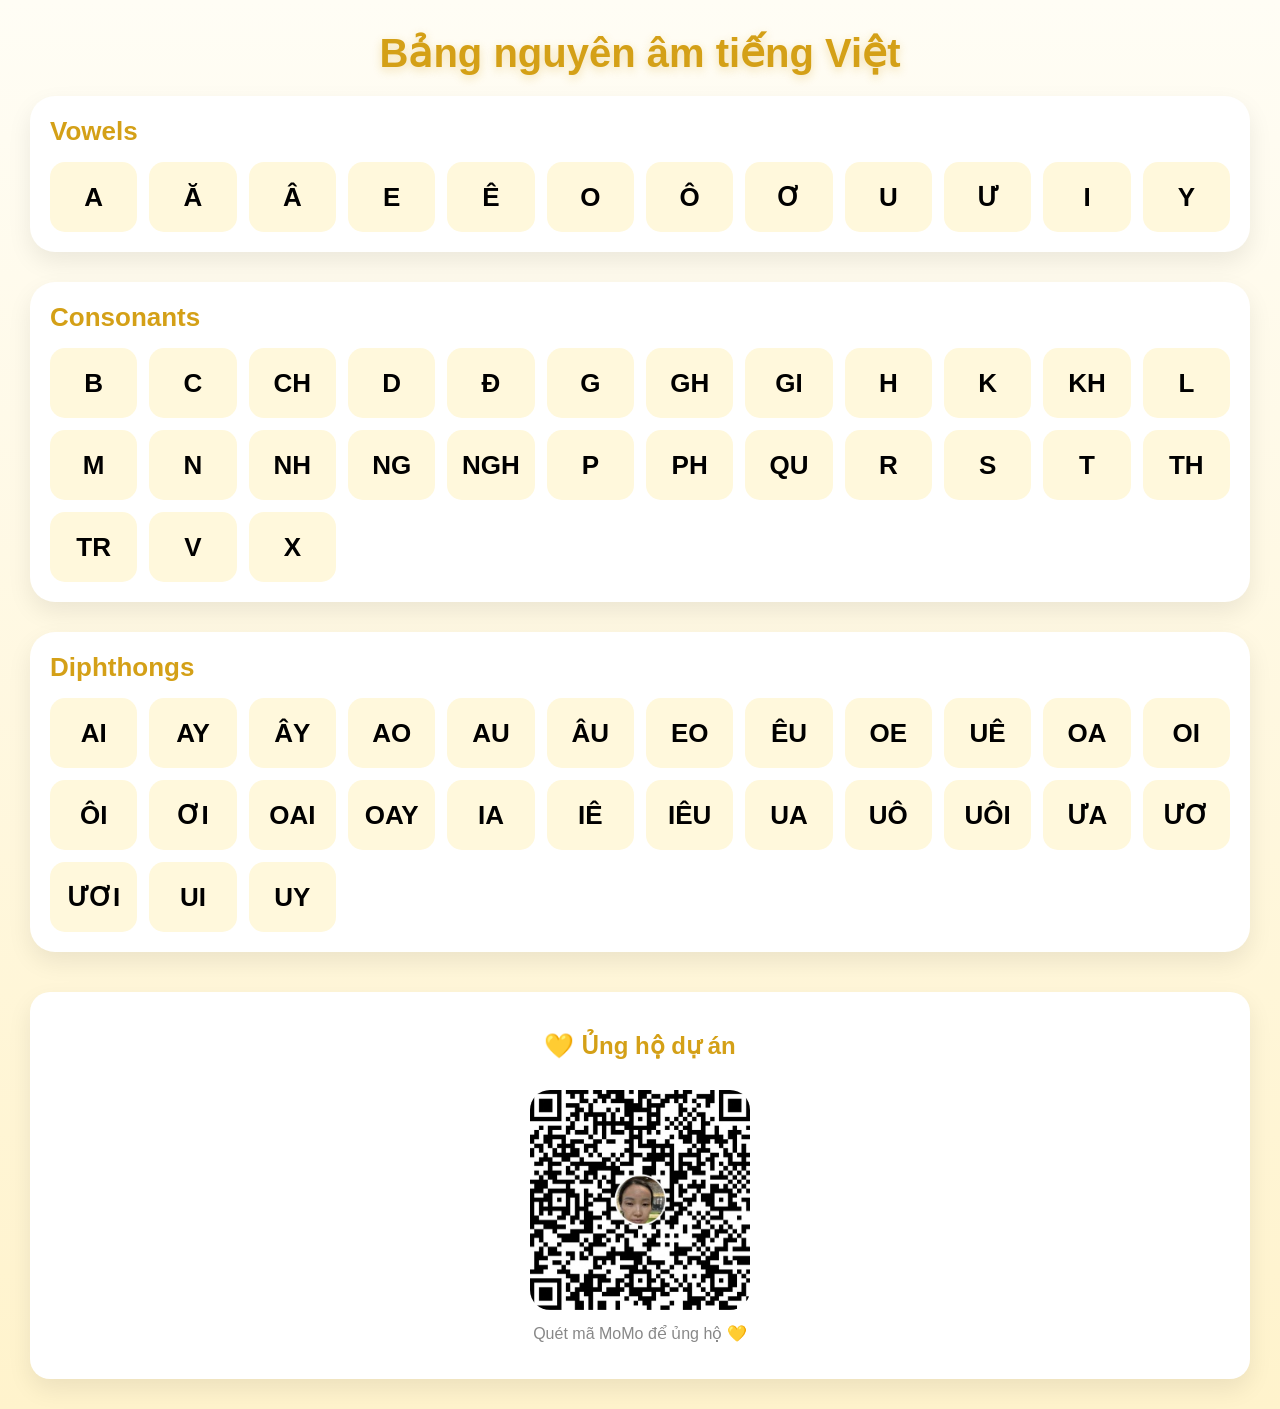
==== index.html @ 8139339c "Add donation section with styling and functionality" ====
<!DOCTYPE html>
<html lang="vi">
<head>
  <meta charset="UTF-8">
  <title>Bảng chữ cái âm thanh</title>
  <link rel="stylesheet" href="style.css">
  <script src="https://code.responsivevoice.org/responsivevoice.js?key=vi14SUn7"></script>
</head>
<body>
    <div class="main-title">Bảng nguyên âm tiếng Việt</div>
    <div class="container">
        <!-- VOWELS -->
        <div class="section">
            <div class="title">Vowels</div>
            <div class="grid" id="vowels"></div>
        </div>

        <!-- CONSONANTS -->
        <div class="section">
            <div class="title">Consonants</div>
            <div class="grid" id="consonants"></div>
        </div>

        <!-- DIPHTHONGS -->
        <div class="section">
            <div class="title">Diphthongs</div>
            <div class="grid" id="diphthongs"></div>
        </div>

    </div>
    <div style="
        text-align:center;
        margin-top:40px;
        padding:20px;
        background:white;
        border-radius:20px;
        box-shadow:0 10px 25px rgba(0,0,0,0.08);
    ">

        <h2 style="color:#d4a017;">💛 Ủng hộ dự án</h2>

        <img src="src/QRmomo.jpg" alt="QR MoMo" style="
            width:220px;
            border-radius:20px;
            margin-top:10px;
        ">

        <p style="color:#888; margin-top:10px;">
            Quét mã MoMo để ủng hộ 💛
        </p>

    </div>
    <script src="main.js"></script>
</body>
</html>
---- style.css ----
body {
    margin: 0;
    font-family: 'Segoe UI', sans-serif;
    background: linear-gradient(to bottom, #fffdf5, #fff3cc);
    padding: 30px;
}

/* Layout */
.container {
    display: flex;
    flex-direction: column;
    gap: 30px;
}

/* Box */
.section {
    background: white;
    border-radius: 25px;
    padding: 20px;
    box-shadow: 0 10px 25px rgba(0,0,0,0.08);
}

/* Title */
.title {
    font-size: 26px;
    font-weight: bold;
    color: #d4a017;
    margin-bottom: 15px;
}

/* Grid */
.grid {
    display: grid;
    grid-template-columns: repeat(auto-fill, minmax(80px, 1fr));
    gap: 12px;
}

/* Card */
.card {
    background: #fff8dc;
    border-radius: 15px;
    height: 70px;
    display: flex;
    justify-content: center;
    align-items: center;
    font-size: 26px;
    cursor: pointer;
    transition: 0.2s;
    font-weight: bold;
}

.card:hover {
    background: #ffe58a;
    transform: scale(1.08);
}

.card:active {
    transform: scale(0.95);
    background: #ffd54f;
}
.main-title {
    text-align: center;
    font-size: 40px;
    font-weight: bold;
    color: #d4a017;
    margin-bottom: 20px;
}
.main-title {
    text-shadow: 0 3px 10px rgba(212,160,23,0.3);
}
/* Donate section giống card */
.donate {
    margin: 20px auto;
    padding: 20px;
    max-width: 800px;
    background: white;
    border: 2px solid #ffd966;
    border-radius: 15px;
    box-shadow: 0 4px 10px rgba(0,0,0,0.1);
}

.donate h2 {
    color: #e6b800;
}

.amounts {
    display: flex;
    justify-content: center;
    gap: 10px;
    margin: 15px 0;
    flex-wrap: wrap;
}

.amount {
    padding: 10px 20px;
    border: 2px solid #ffd966;
    border-radius: 15px;
    cursor: pointer;
    background: white;
    transition: 0.2s;
    font-size: 18px;
}

.amount:hover {
    transform: scale(1.05);
    background: #fff8dc;
}

.amount.active {
    background: #ffd966;
}

.custom-box {
    margin-top: 10px;
    padding: 15px;
    border: 2px dashed #ffd966;
    border-radius: 15px;
    font-size: 16px;
}

input {
    padding: 10px;
    width: 200px;
    border-radius: 10px;
    border: 1px solid #ccc;
    text-align: center;
    margin-top: 10px;
}

.donate button {
    background: #ffd966;
    border: none;
    padding: 12px 30px;
    border-radius: 15px;
    cursor: pointer;
    font-size: 18px;
    margin-top: 15px;
}

.donate button:hover {
    background: #ffcc00;
}

.qr {
    margin-top: 15px;
    display: none;
}

.qr img {
    width: 200px;
    border-radius: 10px;
}
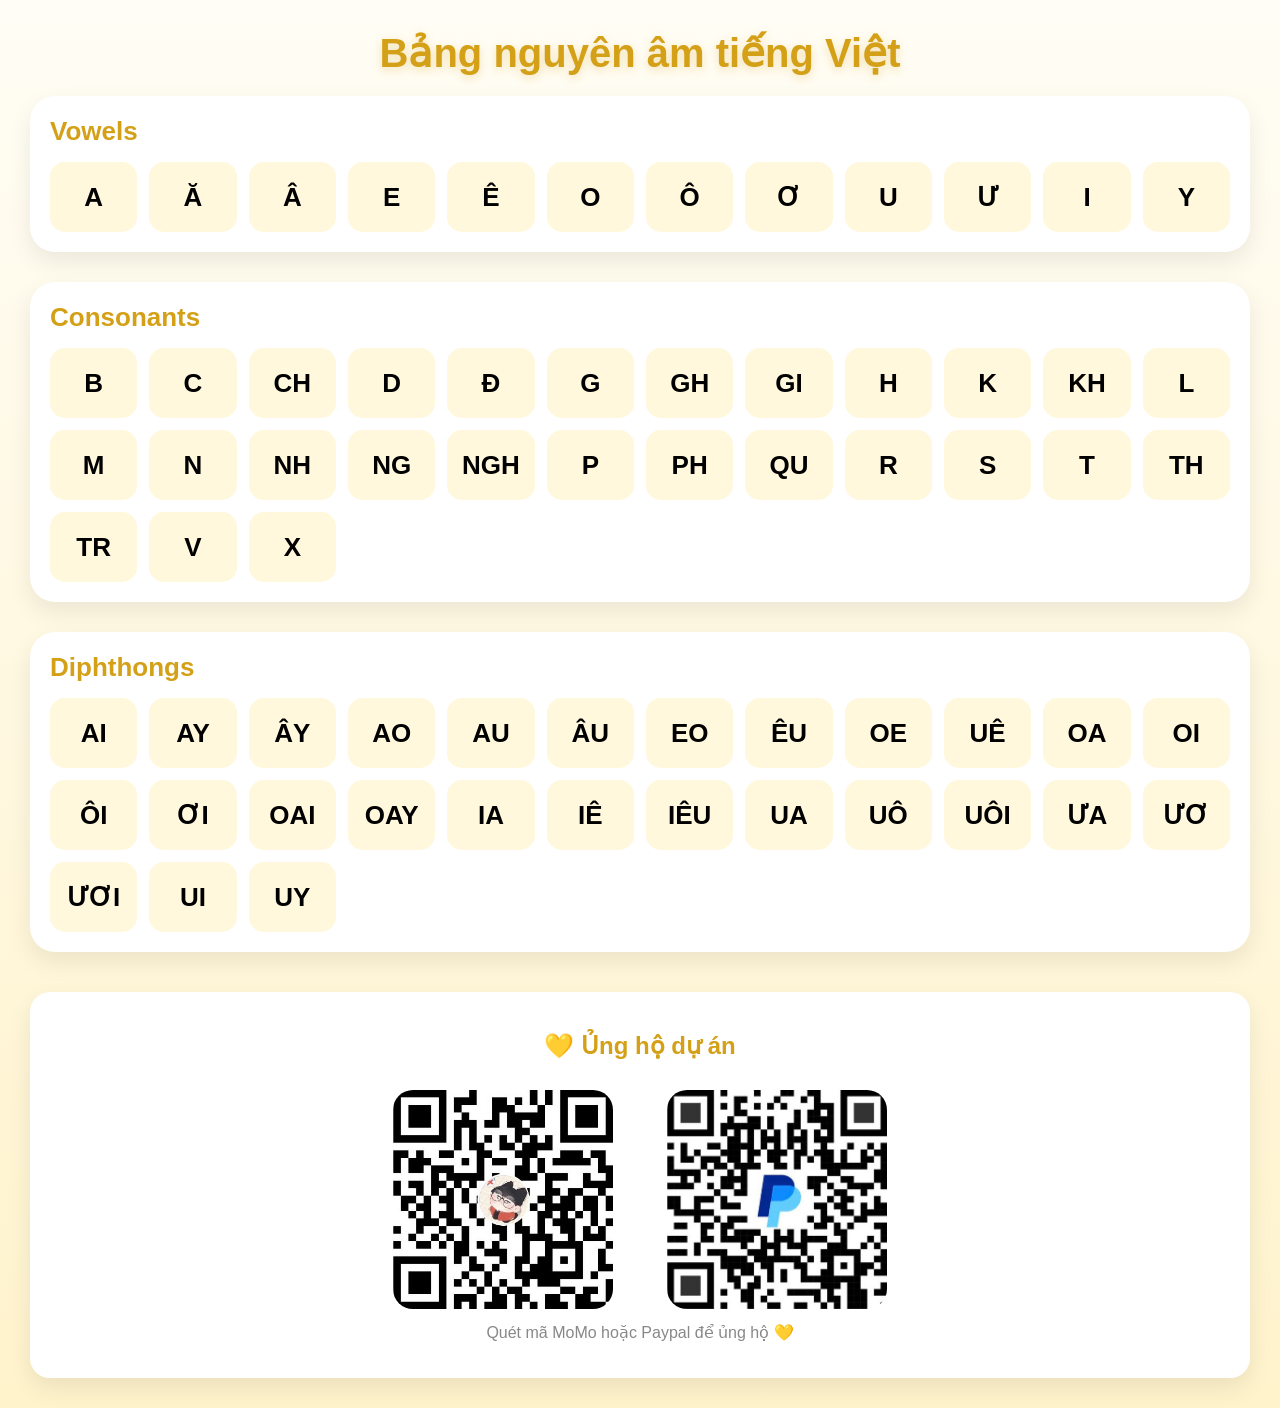
==== commit d1a8242d: "hello" ====
--- a/index.html
+++ b/index.html
@@ -44,9 +44,15 @@
             border-radius:20px;
             margin-top:10px;
         ">
+        <img src="src/QRpaypal.jpg" alt="QR Paypal" style="
+            width:220px;
+            border-radius:20px;
+            margin-top:10px;
+            margin-left: 50px;
+        ">
 
         <p style="color:#888; margin-top:10px;">
-            Quét mã MoMo để ủng hộ 💛
+            Quét mã MoMo hoặc Paypal để ủng hộ 💛
         </p>
 
     </div>
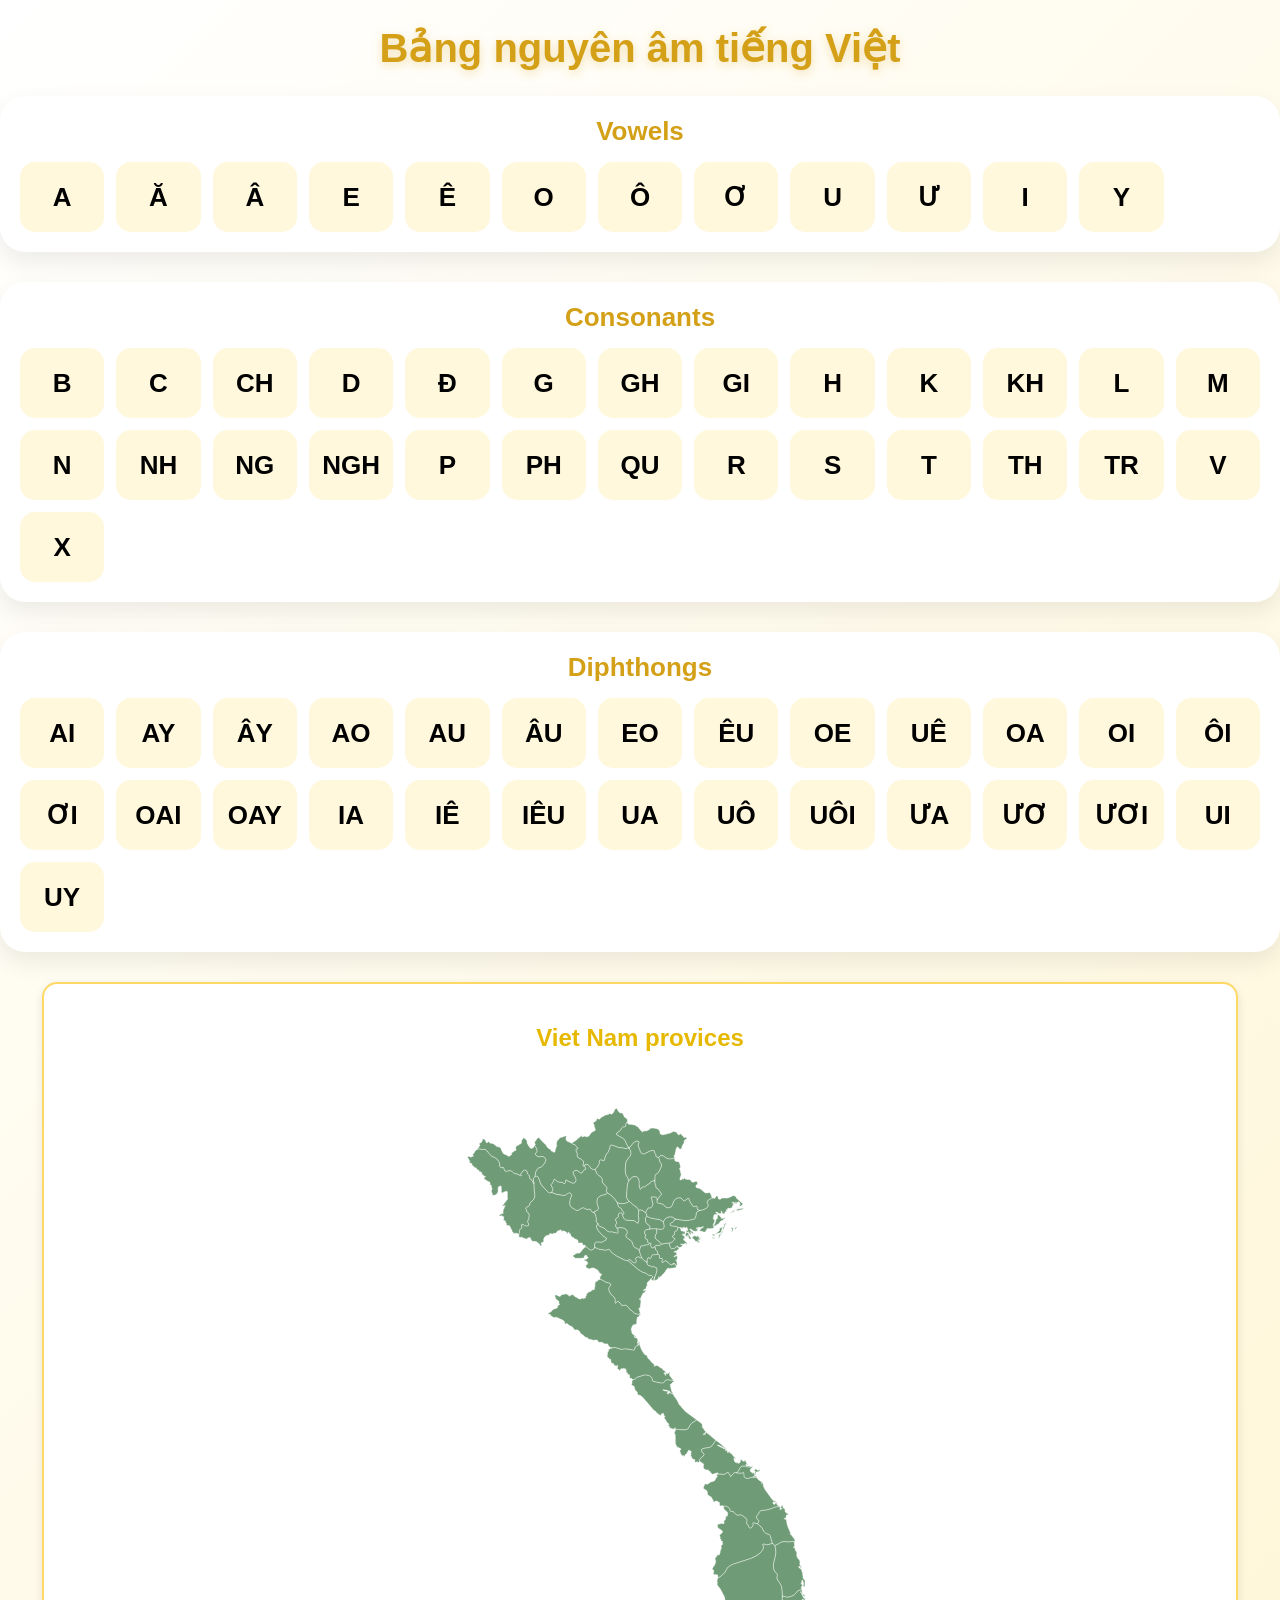
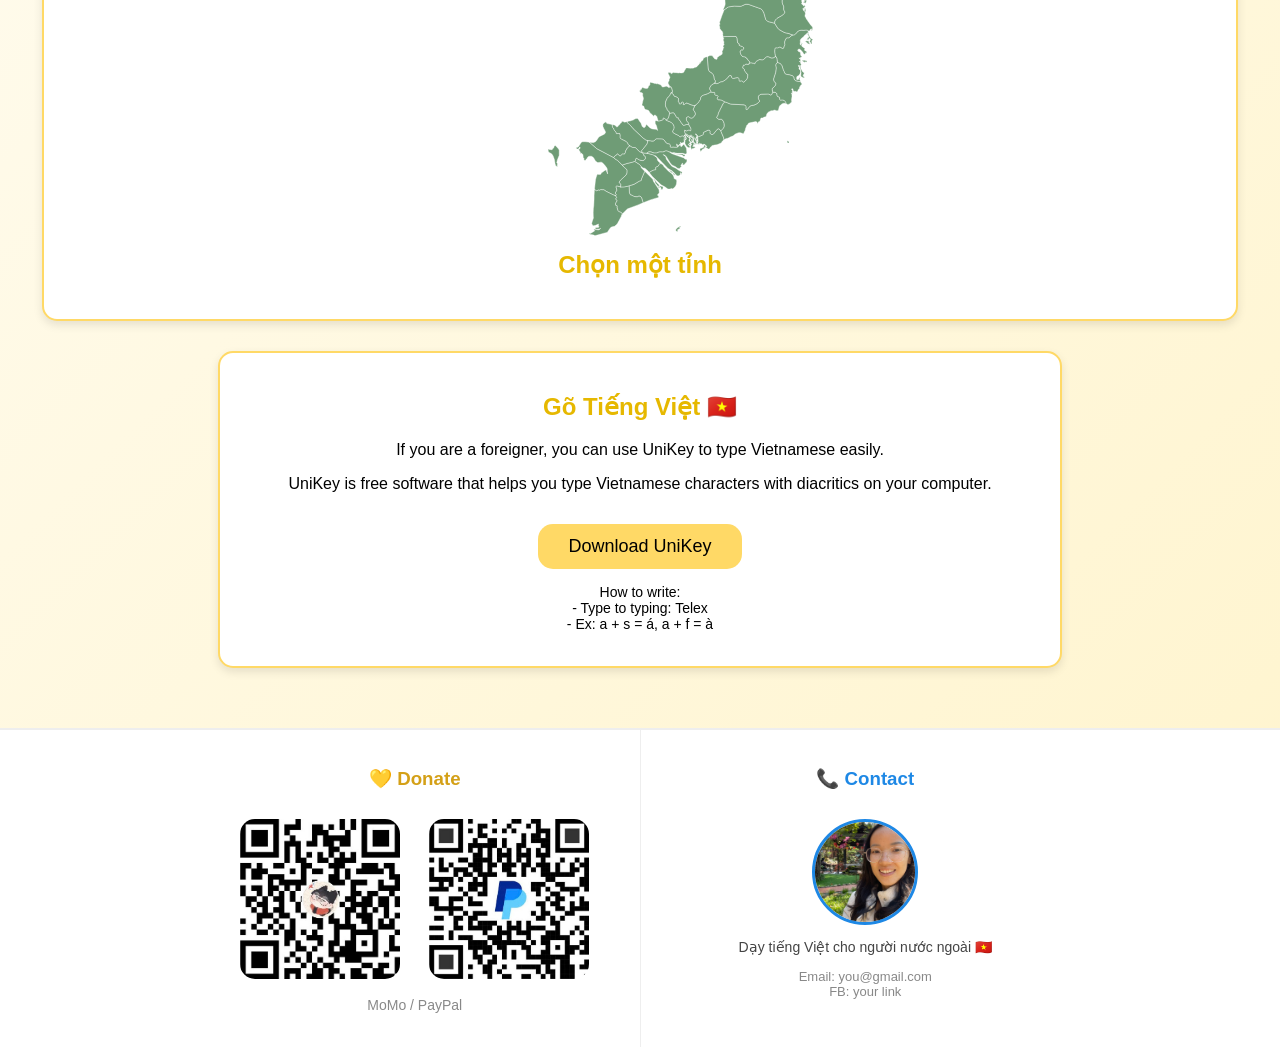
==== commit f7f4766b: "hello" ====
--- a/index.html
+++ b/index.html
@@ -7,7 +7,7 @@
   <script src="https://code.responsivevoice.org/responsivevoice.js?key=vi14SUn7"></script>
 </head>
 <body>
-    <div class="main-title">Bảng nguyên âm tiếng Việt</div>
+    <div class="main-title" style="margin-top: 25px; margin-bottom: 25px;">Bảng nguyên âm tiếng Việt</div>
     <div class="container">
         <!-- VOWELS -->
         <div class="section">
@@ -28,34 +28,90 @@
         </div>
 
     </div>
-    <div style="
-        text-align:center;
-        margin-top:40px;
-        padding:20px;
-        background:white;
-        border-radius:20px;
-        box-shadow:0 10px 25px rgba(0,0,0,0.08);
+    <div class="donate" style="margin-top:30px; width: 90%; max-width: 4000px;">
+        <h2 style="margin-top: 20px;">Viet Nam provices</h2>
+        <div id="map" style="margin-top: -100px;"></div>
+        <h2 id="provinceName" style="margin-top: -125px;">Chọn một tỉnh</h2>
+    </div>
+    <div class="donate" style="margin-top:30px;">
+        <h2>Gõ Tiếng Việt 🇻🇳</h2>
+        <p>If you are a foreigner, you can use UniKey to type Vietnamese easily.</p>
+        <p>UniKey is free software that helps you type Vietnamese characters with diacritics on your computer.</p>
+
+        <a href="https://unikey.org/" target="_blank">
+            <button>Download UniKey</button>
+        </a>
+
+        <p style="margin-top:15px; font-size:14px;">
+            How to write:<br>
+            - Type to typing: Telex<br>
+            - Ex: a + s = á, a + f = à
+        </p>
+    </div>
+    <footer style="
+    margin-top:60px;
+    background:white;
+    border-top:2px solid #eee;
+    padding:0;
     ">
 
-        <h2 style="color:#d4a017;">💛 Ủng hộ dự án</h2>
-
-        <img src="src/QRmomo.jpg" alt="QR MoMo" style="
-            width:220px;
-            border-radius:20px;
-            margin-top:10px;
-        ">
-        <img src="src/QRpaypal.jpg" alt="QR Paypal" style="
-            width:220px;
-            border-radius:20px;
-            margin-top:10px;
-            margin-left: 50px;
+        <div style="
+            display:flex;
+            justify-content:space-between;
+            gap:0;
+            max-width:900px;
+            margin:auto;
+            overflow:hidden;
+            border-radius:0;
         ">
 
-        <p style="color:#888; margin-top:10px;">
-            Quét mã MoMo hoặc Paypal để ủng hộ 💛
-        </p>
+            <!-- DONATE -->
+            <div style="
+                flex:1;
+                text-align:center;
+                padding:20px;
+                border-right:1px solid #eee;
+            ">
+                <h3 style="color:#d4a017;">💛 Donate</h3>
 
-    </div>
+                <img src="src/QRmomo.jpg" style="width:160px;border-radius:15px;">
+                <img src="src/QRpaypal.jpg" style="width:160px;border-radius:15px;margin-top:10px; margin-left: 25px;">
+
+                <p style="color:#888;font-size:14px;">
+                    MoMo / PayPal
+                </p>
+            </div>
+
+            <!-- CONTACT -->
+            <div style="
+                flex:1;
+                text-align:center;
+                padding:20px;
+            ">
+                <h3 style="color:#1e88e5;">📞 Contact</h3>
+
+                <img src="src/anhcontact.jpg" style="
+                    width:100px;
+                    height:100px;
+                    border-radius:50%;
+                    object-fit:cover;
+                    margin-top:10px;
+                    border:3px solid #1e88e5;
+                ">
+
+                <p style="margin-top:10px;color:#444;font-size:14px;">
+                    Dạy tiếng Việt cho người nước ngoài 🇻🇳
+                </p>
+
+                <p style="color:#888;font-size:13px;">
+                    Email: you@gmail.com<br>
+                    FB: your link
+                </p>
+            </div>
+
+        </div>
+
+    </footer>
     <script src="main.js"></script>
 </body>
 </html>
--- a/style.css
+++ b/style.css
@@ -1,8 +1,13 @@
 body {
     margin: 0;
-    font-family: 'Segoe UI', sans-serif;
-    background: linear-gradient(to bottom, #fffdf5, #fff3cc);
-    padding: 30px;
+    font-family: Arial, sans-serif;
+    background: linear-gradient(135deg, #ffffff, #fff4cc);
+    text-align: center;
+}
+
+h1 {
+    color: #e6b800;
+    margin-top: 50px;
 }
 
 /* Layout */
@@ -149,4 +154,8 @@
 .qr img {
     width: 200px;
     border-radius: 10px;
+}
+#map svg {
+  width: 100%;
+  max-width: 800px;
 }
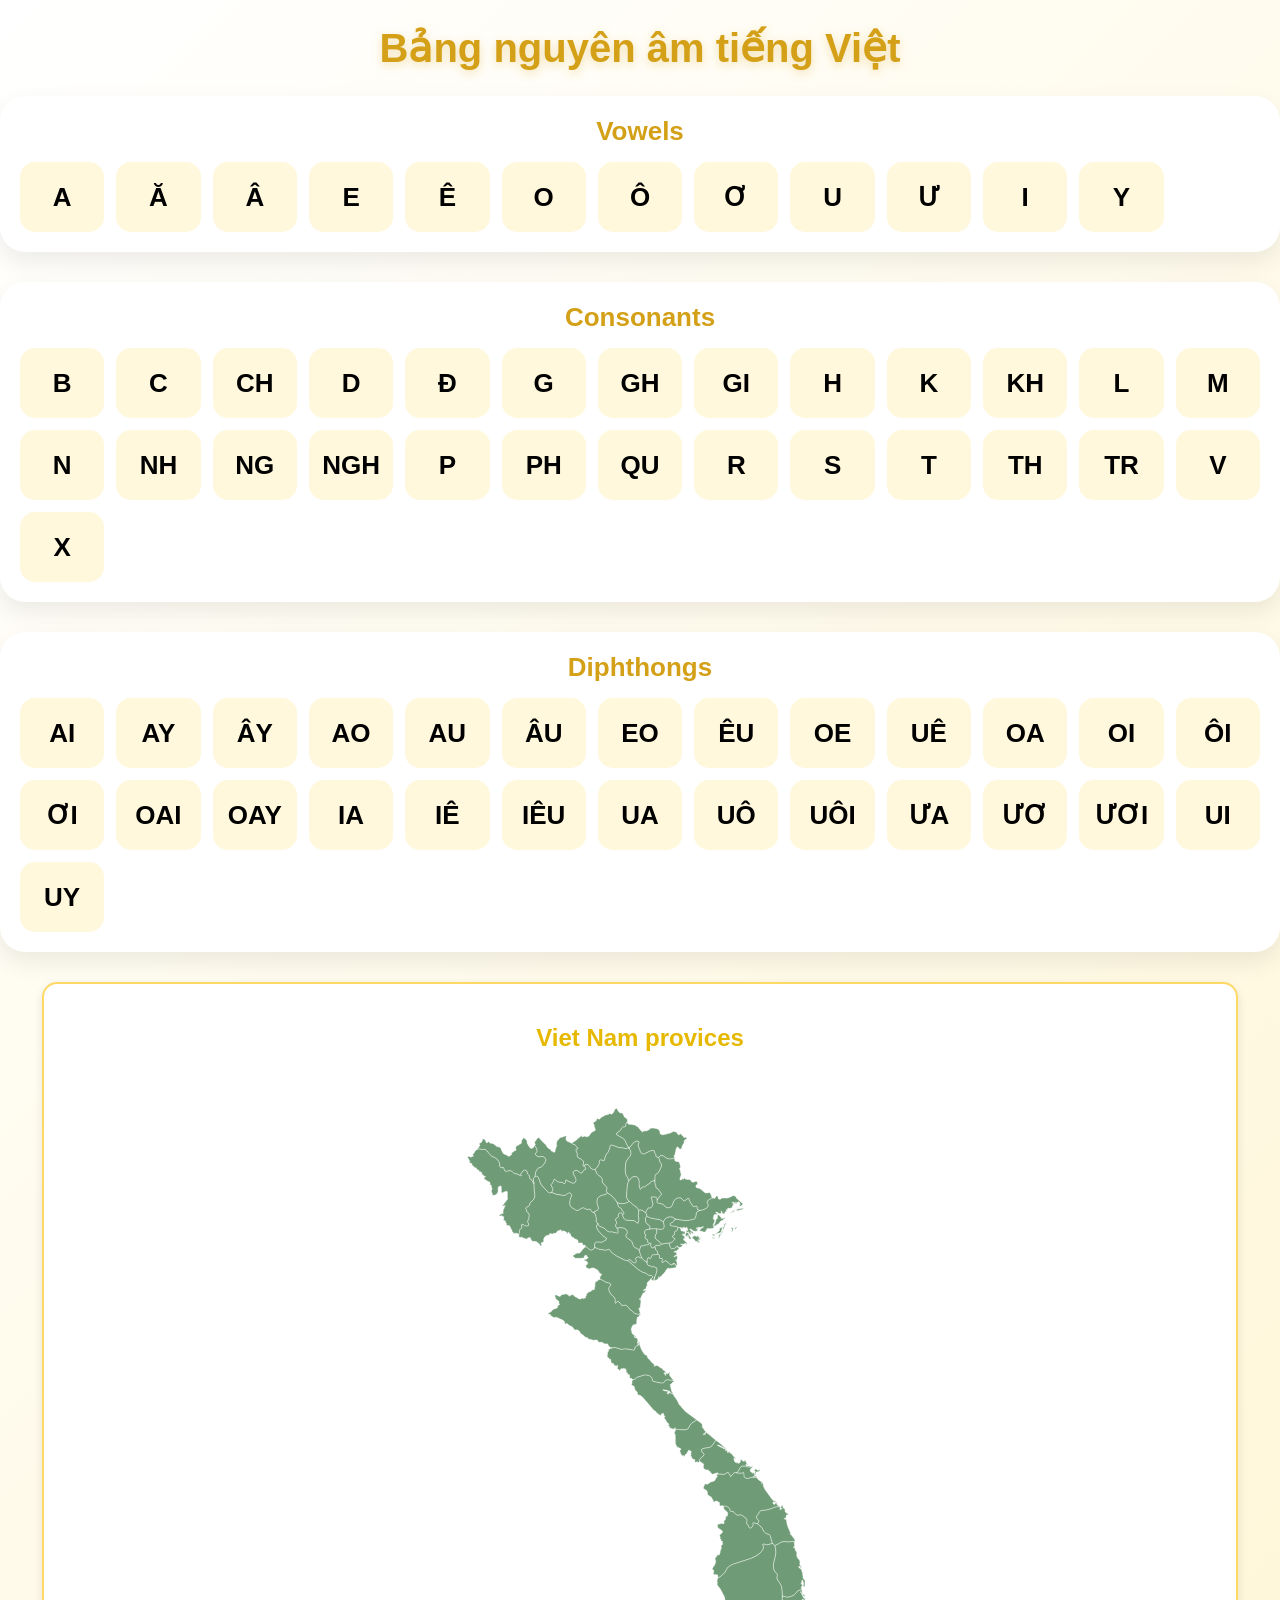
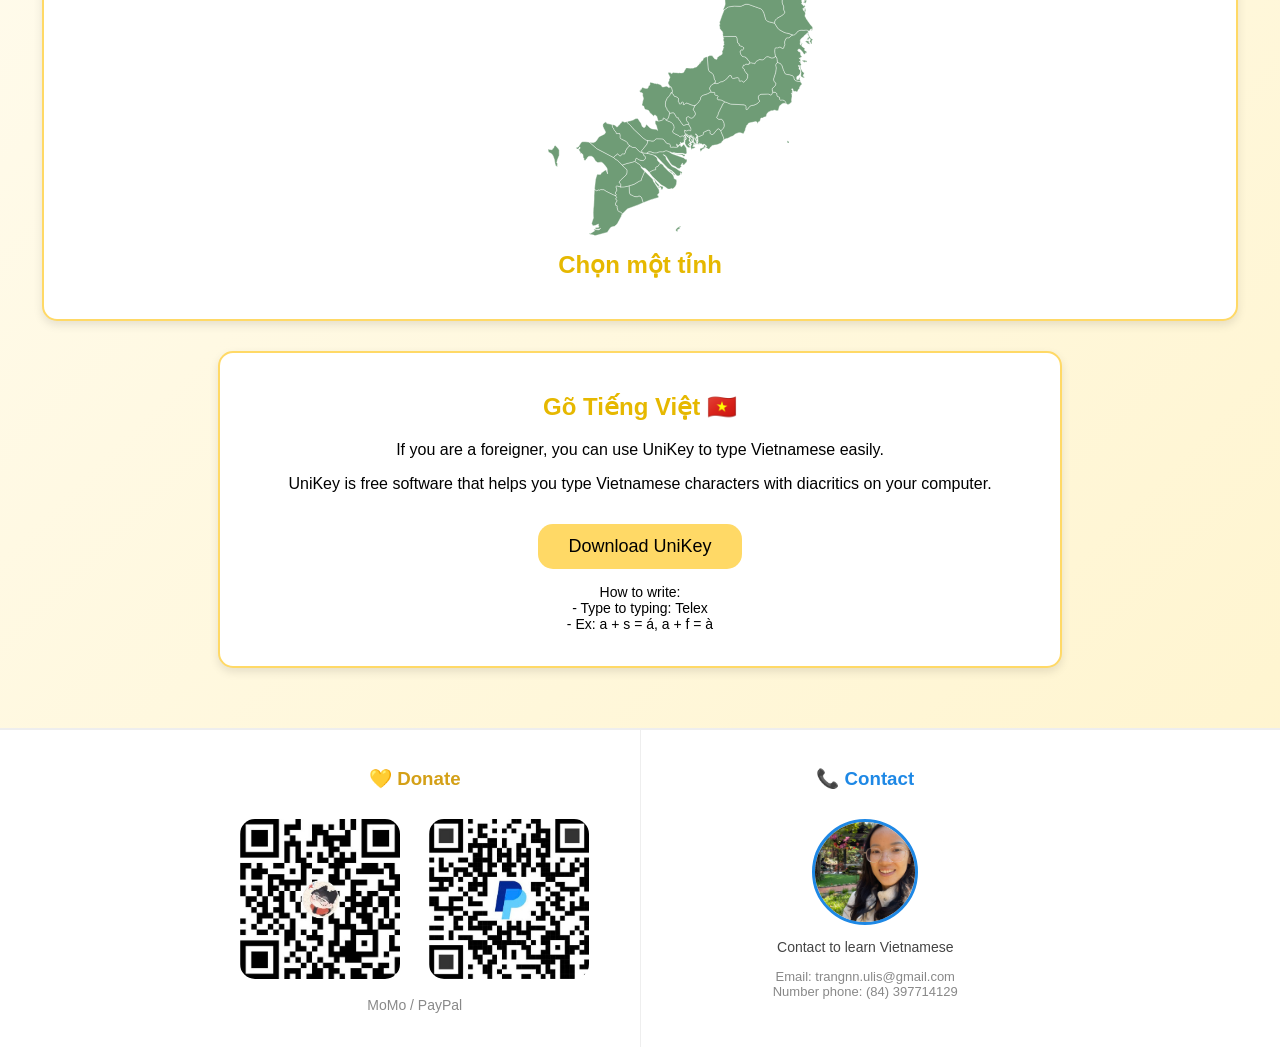
==== commit 2723a7a5: "adsfadsf" ====
--- a/index.html
+++ b/index.html
@@ -100,12 +100,12 @@
                 ">
 
                 <p style="margin-top:10px;color:#444;font-size:14px;">
-                    Dạy tiếng Việt cho người nước ngoài 🇻🇳
+                    Contact to learn Vietnamese
                 </p>
 
                 <p style="color:#888;font-size:13px;">
-                    Email: you@gmail.com<br>
-                    FB: your link
+                    Email: trangnn.ulis@gmail.com<br>
+                    Number phone: (84) 397714129
                 </p>
             </div>
 
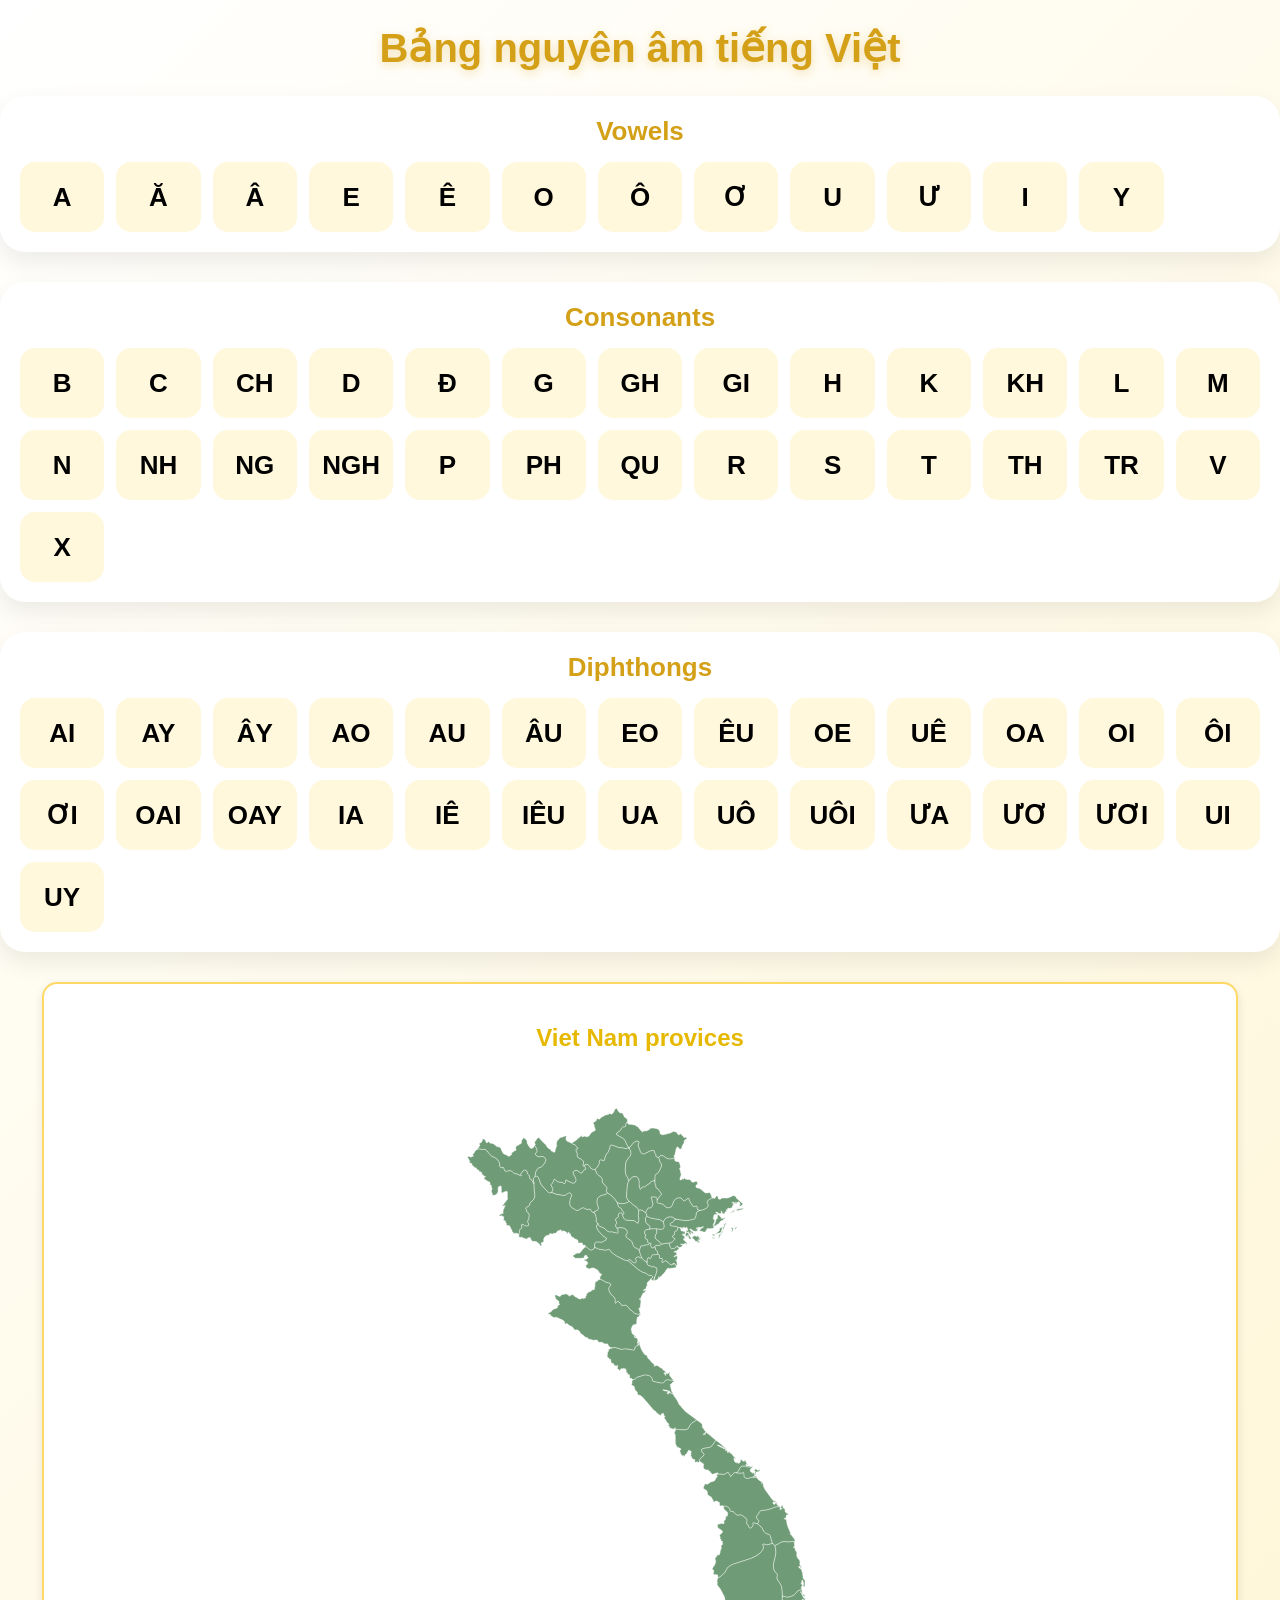
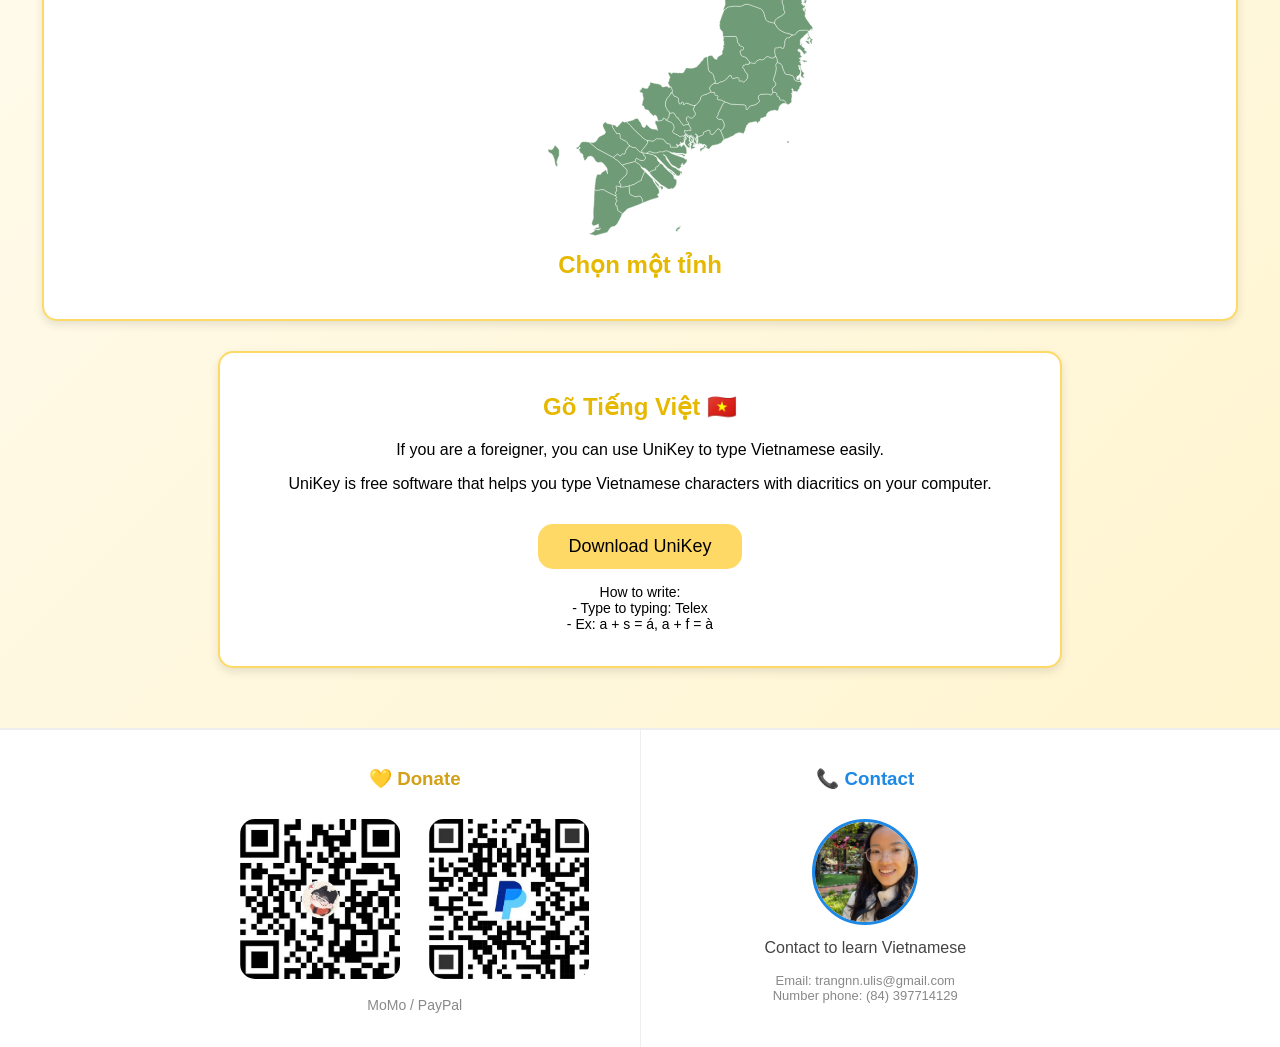
==== commit d03d03c9: "faf" ====
--- a/index.html
+++ b/index.html
@@ -99,7 +99,7 @@
                     border:3px solid #1e88e5;
                 ">
 
-                <p style="margin-top:10px;color:#444;font-size:14px;">
+                <p style="margin-top:10px;color:#444;font-size:1dàd4px;">
                     Contact to learn Vietnamese
                 </p>
 
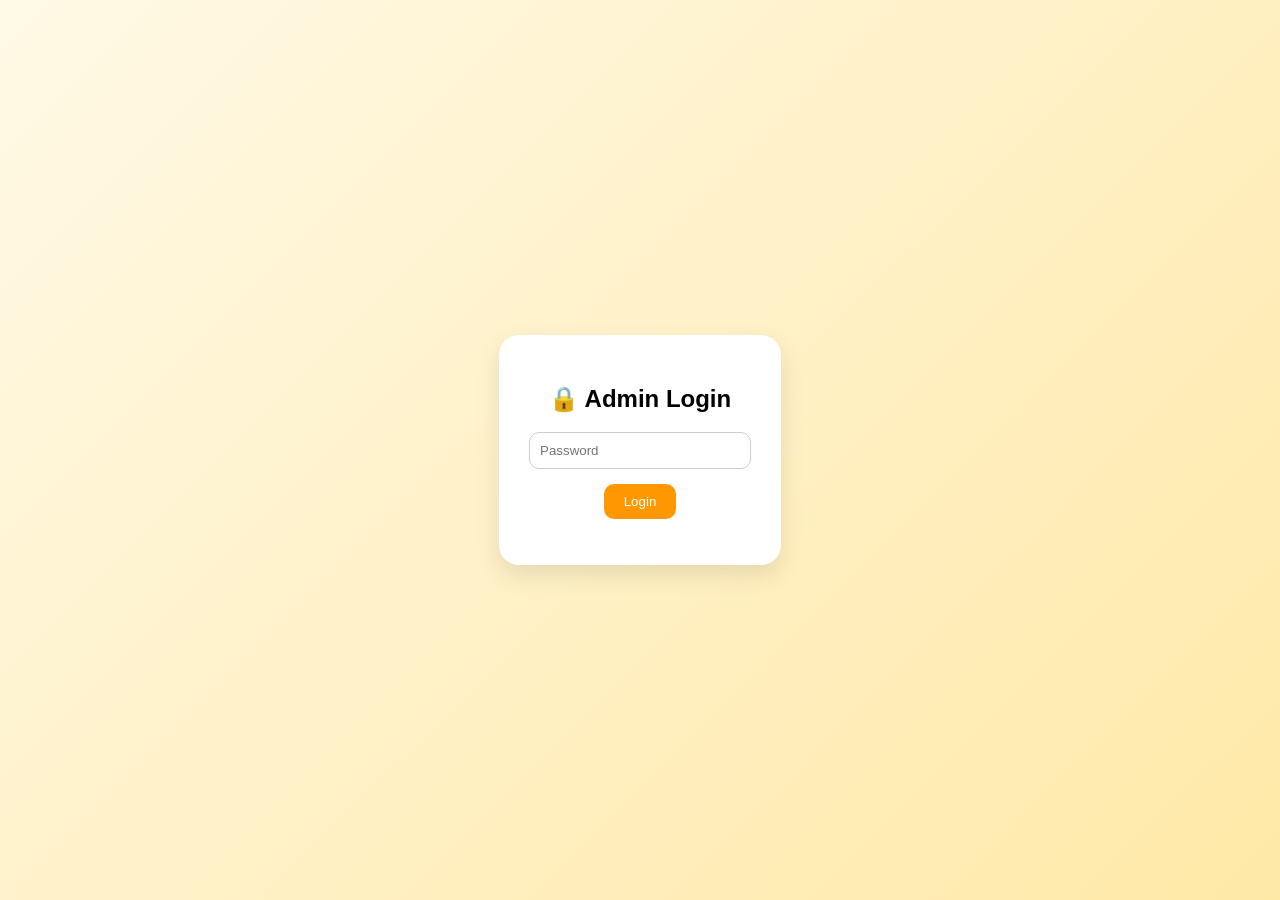
==== commit 15d4be23: "fdsaf Co-authored-by: Copilot <copilot@github.com>" ====
--- a/index.html
+++ b/index.html
@@ -1,10 +1,18 @@
 <!DOCTYPE html>
 <html lang="vi">
 <head>
-  <meta charset="UTF-8">
-  <title>Bảng chữ cái âm thanh</title>
-  <link rel="stylesheet" href="style.css">
-  <script src="https://code.responsivevoice.org/responsivevoice.js?key=vi14SUn7"></script>
+    <meta charset="UTF-8">
+    <title>Bảng chữ cái âm thanh</title>
+    <link rel="stylesheet" href="style.css">
+    <script src="https://code.responsivevoice.org/responsivevoice.js?key=vi14SUn7"></script>
+    <script async src="https://www.googletagmanager.com/gtag/js?id=G-B0P1F69TTY"></script>
+    <script>
+        window.dataLayer = window.dataLayer || [];
+        function gtag(){dataLayer.push(arguments);}
+        gtag('js', new Date());
+
+        gtag('config', 'G-B0P1F69TTY');
+    </script>
 </head>
 <body>
     <div class="main-title" style="margin-top: 25px; margin-bottom: 25px;">Bảng nguyên âm tiếng Việt</div>
@@ -113,5 +121,6 @@
 
     </footer>
     <script src="main.js"></script>
+    <script type="module" src="admin.js"></script>
 </body>
 </html>
